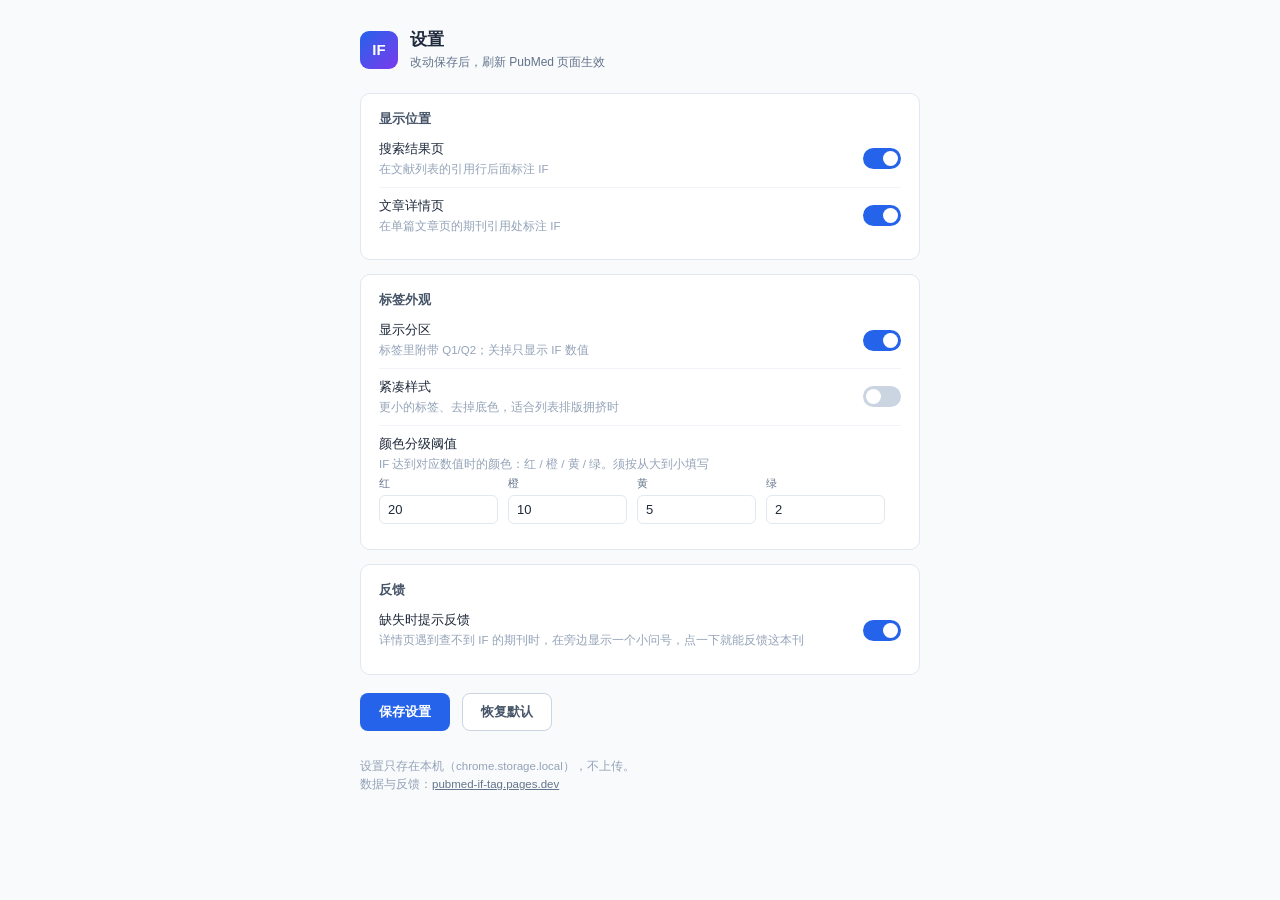
==== options.html @ 63b2489d "v1.0.9：反馈只需刊名并自动入库、单页三 tab、二级设置页、手动版本检查" ====
<!DOCTYPE html>
<html lang="zh-CN">
<head>
<meta charset="UTF-8">
<title>Pubmed IF Tag 设置</title>
<style>
  * { box-sizing: border-box; margin: 0; padding: 0; }
  body {
    font-family: -apple-system, BlinkMacSystemFont, "Segoe UI", Roboto, "Helvetica Neue", Arial, sans-serif;
    background: #f8fafc;
    color: #1e293b;
    padding: 28px 20px 48px;
    font-size: 14px;
  }
  .wrap { max-width: 560px; margin: 0 auto; }
  header { display: flex; align-items: center; gap: 12px; margin-bottom: 22px; }
  .logo {
    width: 38px; height: 38px;
    background: linear-gradient(135deg, #2563eb, #7c3aed);
    border-radius: 9px;
    display: flex; align-items: center; justify-content: center;
    color: #fff; font-weight: 700; font-size: 15px;
  }
  h1 { font-size: 17px; font-weight: 600; }
  .sub { font-size: 12px; color: #64748b; margin-top: 3px; }
  .card {
    background: #fff; border: 1px solid #e2e8f0; border-radius: 10px;
    padding: 16px 18px; margin-bottom: 14px;
  }
  .card h2 { font-size: 13px; font-weight: 600; color: #475569; margin-bottom: 12px; }
  .row {
    display: flex; align-items: center; justify-content: space-between;
    padding: 9px 0; border-top: 1px solid #f1f5f9;
  }
  .row:first-of-type { border-top: none; padding-top: 0; }
  .row .txt { flex: 1; padding-right: 16px; }
  .row .name { font-size: 13px; font-weight: 500; }
  .row .hint { font-size: 11.5px; color: #94a3b8; margin-top: 3px; line-height: 1.45; }
  .switch { position: relative; width: 38px; height: 21px; flex: 0 0 auto; }
  .switch input { opacity: 0; width: 0; height: 0; }
  .slider {
    position: absolute; inset: 0; background: #cbd5e1; border-radius: 21px;
    cursor: pointer; transition: background .16s;
  }
  .slider::before {
    content: ''; position: absolute; width: 15px; height: 15px; left: 3px; top: 3px;
    background: #fff; border-radius: 50%; transition: transform .16s;
  }
  .switch input:checked + .slider { background: #2563eb; }
  .switch input:checked + .slider::before { transform: translateX(17px); }
  .thres { display: grid; grid-template-columns: repeat(4, 1fr); gap: 10px; margin-top: 4px; }
  .thres label { display: block; font-size: 11px; color: #64748b; margin-bottom: 4px; }
  .thres input {
    width: 100%; padding: 6px 8px; font-size: 13px; font-family: inherit;
    border: 1px solid #e2e8f0; border-radius: 6px; background: #fff; color: #1e293b;
  }
  .thres input:focus { outline: none; border-color: #2563eb; }
  .bar { display: flex; align-items: center; gap: 12px; margin-top: 18px; }
  button {
    font-family: inherit; font-size: 13px; font-weight: 600; cursor: pointer;
    border-radius: 8px; padding: 9px 18px; border: 1px solid transparent;
  }
  .primary { background: #2563eb; color: #fff; }
  .primary:hover { background: #1d4ed8; }
  .ghost { background: #fff; color: #475569; border-color: #cbd5e1; }
  .ghost:hover { background: #f1f5f9; }
  .msg { font-size: 12px; color: #16a34a; }
  .msg.err { color: #b91c1c; }
  footer { margin-top: 26px; font-size: 11.5px; color: #94a3b8; line-height: 1.6; }
  footer a { color: #64748b; }
</style>
</head>
<body>
<div class="wrap">
  <header>
    <div class="logo">IF</div>
    <div>
      <h1>设置</h1>
      <div class="sub">改动保存后，刷新 PubMed 页面生效</div>
    </div>
  </header>

  <div class="card">
    <h2>显示位置</h2>
    <div class="row">
      <div class="txt">
        <div class="name">搜索结果页</div>
        <div class="hint">在文献列表的引用行后面标注 IF</div>
      </div>
      <label class="switch"><input type="checkbox" id="showSearch"><span class="slider"></span></label>
    </div>
    <div class="row">
      <div class="txt">
        <div class="name">文章详情页</div>
        <div class="hint">在单篇文章页的期刊引用处标注 IF</div>
      </div>
      <label class="switch"><input type="checkbox" id="showDetail"><span class="slider"></span></label>
    </div>
  </div>

  <div class="card">
    <h2>标签外观</h2>
    <div class="row">
      <div class="txt">
        <div class="name">显示分区</div>
        <div class="hint">标签里附带 Q1/Q2；关掉只显示 IF 数值</div>
      </div>
      <label class="switch"><input type="checkbox" id="showQuartile"><span class="slider"></span></label>
    </div>
    <div class="row">
      <div class="txt">
        <div class="name">紧凑样式</div>
        <div class="hint">更小的标签、去掉底色，适合列表排版拥挤时</div>
      </div>
      <label class="switch"><input type="checkbox" id="compact"><span class="slider"></span></label>
    </div>
    <div class="row">
      <div class="txt">
        <div class="name">颜色分级阈值</div>
        <div class="hint">IF 达到对应数值时的颜色：红 / 橙 / 黄 / 绿。须按从大到小填写</div>
        <div class="thres">
          <div><label>红</label><input type="number" id="t0" min="0" step="0.1"></div>
          <div><label>橙</label><input type="number" id="t1" min="0" step="0.1"></div>
          <div><label>黄</label><input type="number" id="t2" min="0" step="0.1"></div>
          <div><label>绿</label><input type="number" id="t3" min="0" step="0.1"></div>
        </div>
      </div>
    </div>
  </div>

  <div class="card">
    <h2>反馈</h2>
    <div class="row">
      <div class="txt">
        <div class="name">缺失时提示反馈</div>
        <div class="hint">详情页遇到查不到 IF 的期刊时，在旁边显示一个小问号，点一下就能反馈这本刊</div>
      </div>
      <label class="switch"><input type="checkbox" id="hintMissing"><span class="slider"></span></label>
    </div>
  </div>

  <div class="bar">
    <button class="primary" id="save">保存设置</button>
    <button class="ghost" id="reset">恢复默认</button>
    <span class="msg" id="msg"></span>
  </div>

  <footer>
    设置只存在本机（chrome.storage.local），不上传。<br>
    数据与反馈：<a href="https://pubmed-if-tag.pages.dev/" target="_blank">pubmed-if-tag.pages.dev</a>
  </footer>
</div>
<script src="data/settings.js"></script>
<script src="options.js"></script>
</body>
</html>
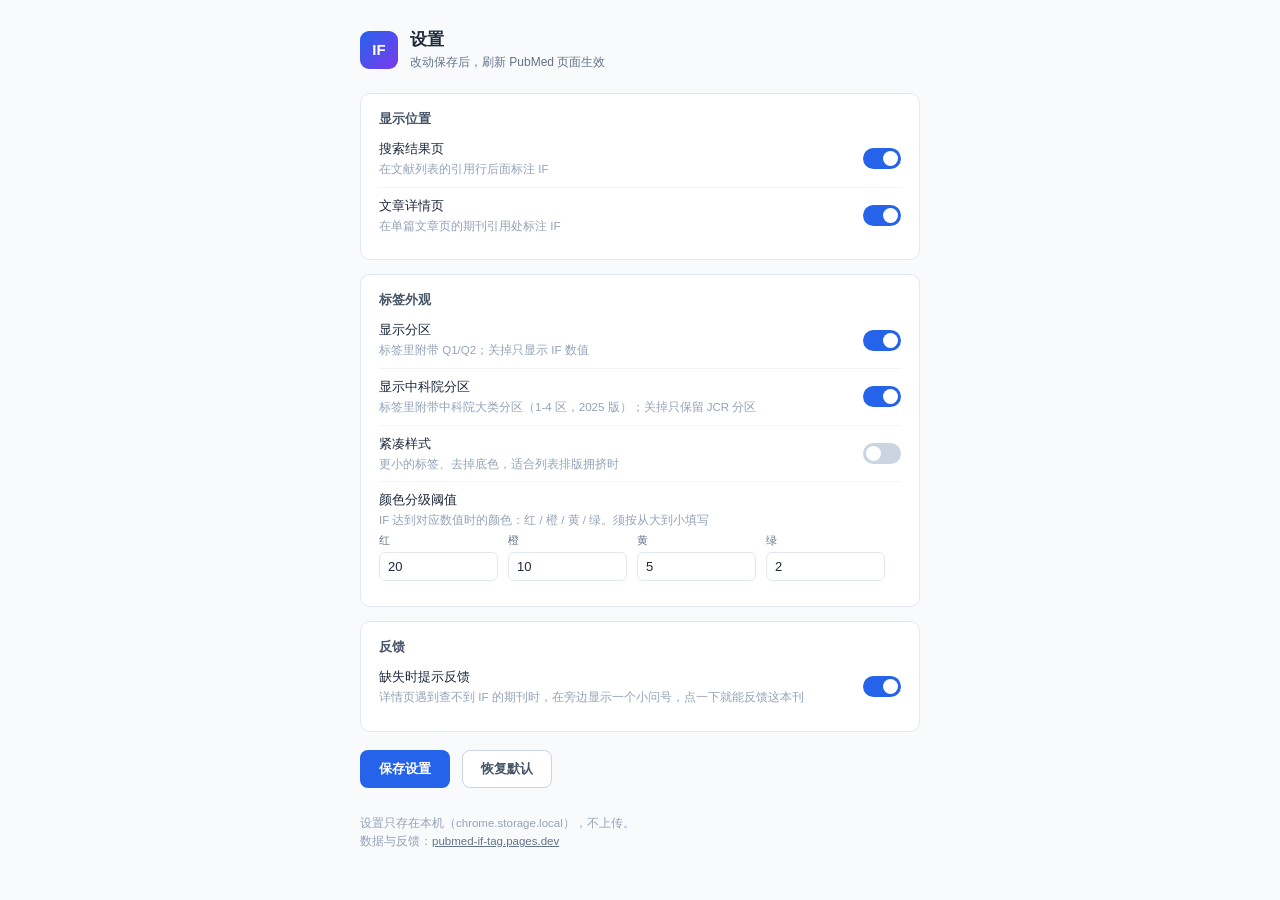
==== commit 5b1213dd: "v1.2.0：期刊库升级到 JCR 2025（2026-06 发布）并新增中科院分区表 2025，内置期刊 3374 -> 13575 本" ====
--- a/options.html
+++ b/options.html
@@ -109,6 +109,13 @@
     </div>
     <div class="row">
       <div class="txt">
+        <div class="name">显示中科院分区</div>
+        <div class="hint">标签里附带中科院大类分区（1-4 区，2025 版）；关掉只保留 JCR 分区</div>
+      </div>
+      <label class="switch"><input type="checkbox" id="showCAS"><span class="slider"></span></label>
+    </div>
+    <div class="row">
+      <div class="txt">
         <div class="name">紧凑样式</div>
         <div class="hint">更小的标签、去掉底色，适合列表排版拥挤时</div>
       </div>
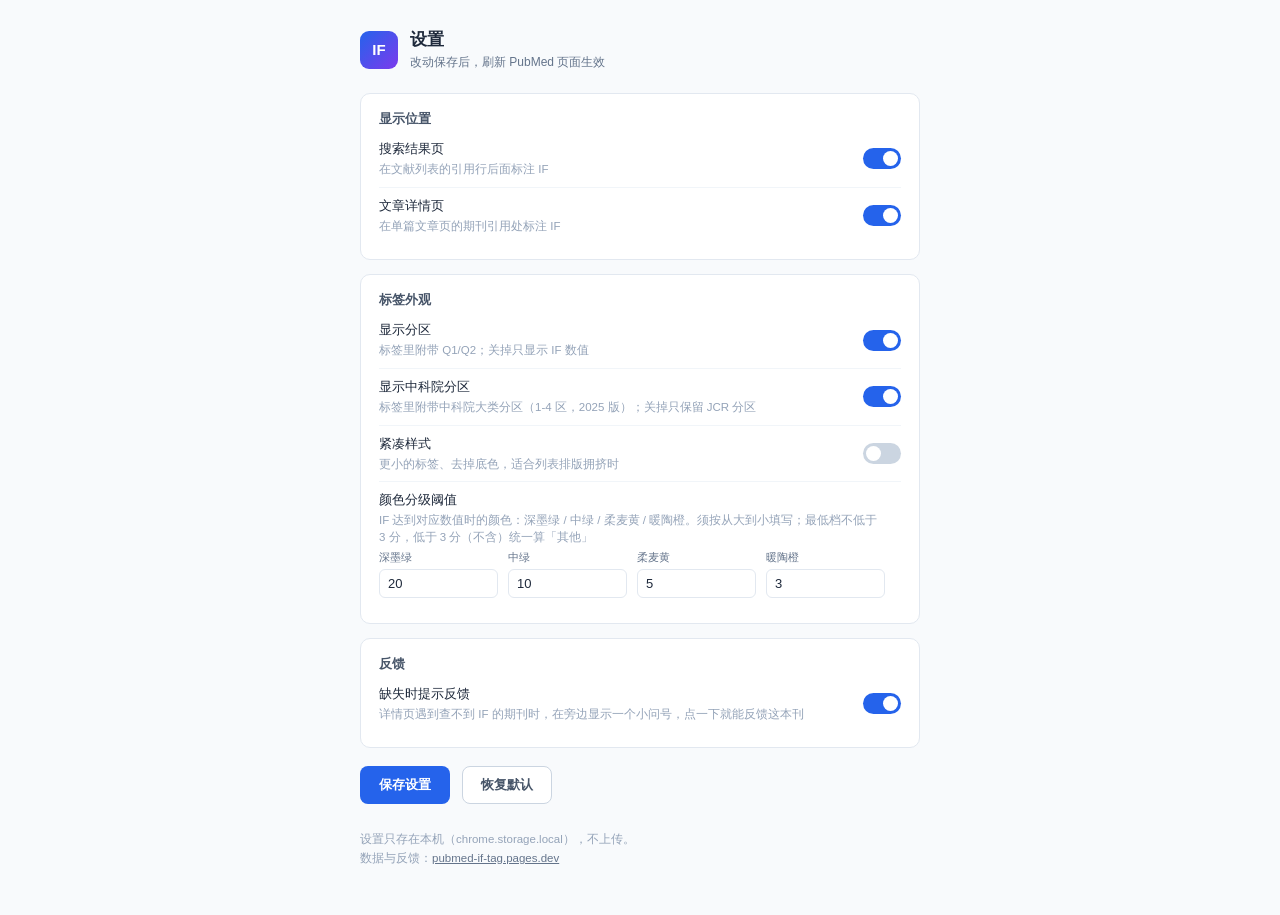
==== commit 16f38af7: "发布 v1.2.1：在线查期刊分区页、3 分门槛配色、库补齐 3 本、扫描与查询性能优化、修复旧快照覆盖新内置库" ====
--- a/options.html
+++ b/options.html
@@ -124,12 +124,12 @@
     <div class="row">
       <div class="txt">
         <div class="name">颜色分级阈值</div>
-        <div class="hint">IF 达到对应数值时的颜色：红 / 橙 / 黄 / 绿。须按从大到小填写</div>
+        <div class="hint">IF 达到对应数值时的颜色：深墨绿 / 中绿 / 柔麦黄 / 暖陶橙。须按从大到小填写；最低档不低于 3 分，低于 3 分（不含）统一算「其他」</div>
         <div class="thres">
-          <div><label>红</label><input type="number" id="t0" min="0" step="0.1"></div>
-          <div><label>橙</label><input type="number" id="t1" min="0" step="0.1"></div>
-          <div><label>黄</label><input type="number" id="t2" min="0" step="0.1"></div>
-          <div><label>绿</label><input type="number" id="t3" min="0" step="0.1"></div>
+          <div><label>深墨绿</label><input type="number" id="t0" min="0" step="0.1"></div>
+          <div><label>中绿</label><input type="number" id="t1" min="0" step="0.1"></div>
+          <div><label>柔麦黄</label><input type="number" id="t2" min="0" step="0.1"></div>
+          <div><label>暖陶橙</label><input type="number" id="t3" min="3" step="0.1"></div>
         </div>
       </div>
     </div>
